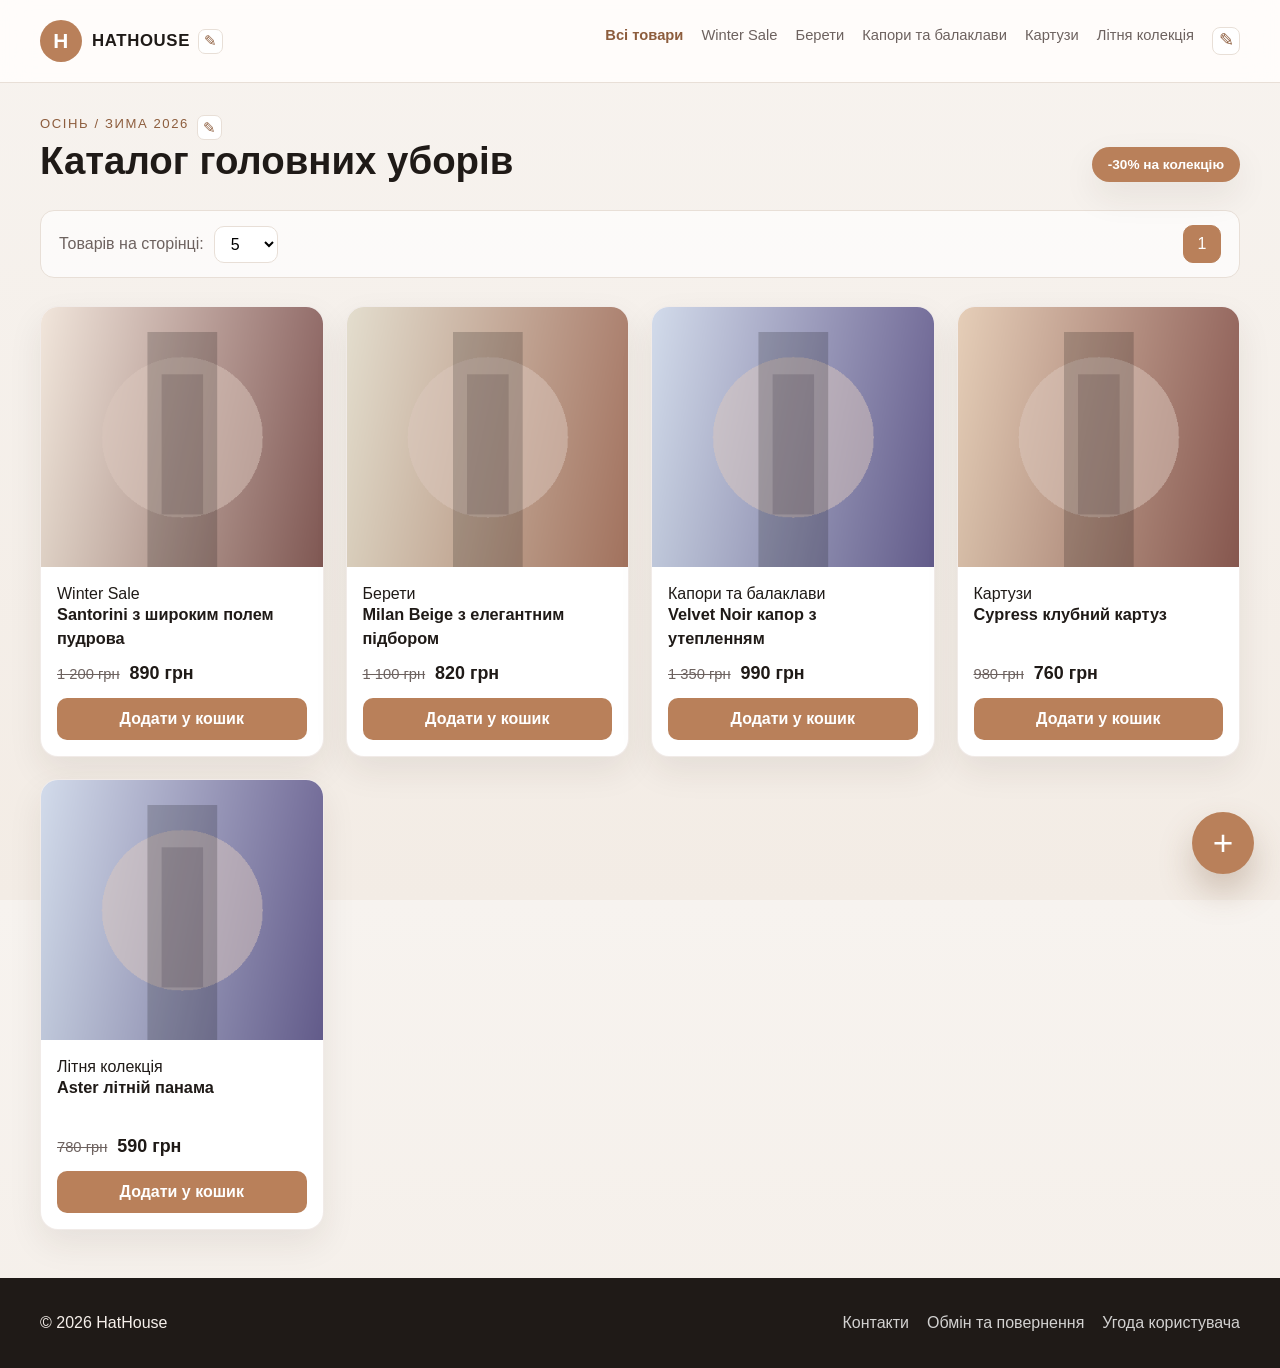
==== index.html @ 24cc85ce "Add files via upload" ====
<!DOCTYPE html>
<html lang="uk">
  <head>
    <meta charset="UTF-8" />
    <meta name="viewport" content="width=device-width, initial-scale=1.0" />
    <title>Магазин головних уборів</title>
    <meta name="description" content="Каталог головних уборів зі знижками та новими колекціями." />
    <link rel="stylesheet" href="css/style.css" />
  </head>
  <body>
    <header class="site-header">
      <div class="container header-inner">
        <div class="brand-wrap">
          <a href="index.html" class="brand" aria-label="Головна сторінка">
            <span class="brand-mark" id="brand-mark">H</span>
            <span class="brand-text" id="brand-text">HatHouse</span>
          </a>
          <button class="inline-edit-button" type="button" id="brand-edit-button" aria-label="Редагувати HatHouse" title="Редагувати HatHouse">✎</button>
        </div>

        <nav class="main-nav" aria-label="Головна навігація">
          <a href="index.html?category=all" class="category-link active" data-category="all">Всі товари</a>
          <a href="index.html?category=Winter%20Sale" class="category-link" data-category="Winter Sale">Winter Sale</a>
          <a href="index.html?category=%D0%91%D0%B5%D1%80%D0%B5%D1%82%D0%B8" class="category-link" data-category="Берети">Берети</a>
          <a href="index.html?category=%D0%9A%D0%B0%D0%BF%D0%BE%D1%80%D0%B8%20%D1%82%D0%B0%20%D0%B1%D0%B0%D0%BB%D0%B0%D0%BA%D0%BB%D0%B0%D0%B2%D0%B8" class="category-link" data-category="Капори та балаклави">Капори та балаклави</a>
          <a href="index.html?category=%D0%9A%D0%B0%D1%80%D1%82%D1%83%D0%B7%D0%B8" class="category-link" data-category="Картузи">Картузи</a>
          <a href="index.html?category=%D0%9B%D1%96%D1%82%D0%BD%D1%8F%20%D0%BA%D0%BE%D0%BB%D0%B5%D0%BA%D1%86%D1%96%D1%8F" class="category-link" data-category="Літня колекція">Літня колекція</a>
          <button class="category-manager-toggle" type="button" id="category-manager-toggle" aria-label="Редагувати категорії" title="Редагувати категорії">✎</button>
        </nav>
        <section class="category-manager hidden" id="category-manager" aria-label="Керування категоріями">
          <div class="category-manager-heading">
            <h2>Категорії</h2>
            <button type="button" id="close-category-manager" aria-label="Закрити керування категоріями">×</button>
          </div>
          <p class="category-manager-note">«Всі товари» є системною категорією і не редагується.</p>
          <div id="category-manager-list"></div>
          <form class="category-add-form" id="category-add-form">
            <input type="text" name="categoryName" placeholder="Назва нової категорії" maxlength="60" required />
            <button type="submit">Додати</button>
          </form>
        </section>
        <section class="category-delete-modal hidden" id="category-delete-modal" role="dialog" aria-modal="true" aria-labelledby="category-delete-title">
          <div class="category-delete-dialog">
            <h2 id="category-delete-title">Видалити категорію?</h2>
            <p id="category-delete-message"></p>
            <div class="category-delete-actions">
              <button type="button" id="cancel-category-delete">Скасувати</button>
              <button type="button" id="confirm-category-delete">Видалити</button>
            </div>
          </div>
        </section>
      </div>
    </header>

    <main class="page-content">
      <section class="catalog-hero container">
        <div>
          <div class="editable-heading-row">
            <p class="eyebrow" id="season-text">Осінь / Зима 2026</p>
            <button class="inline-edit-button" type="button" id="season-edit-button" aria-label="Редагувати текст сезону" title="Редагувати текст сезону">✎</button>
          </div>
          <h1 id="catalog-title">Каталог головних уборів</h1>
        </div>
        <div class="promo-badge">-30% на колекцію</div>
      </section>

      <section class="site-settings-modal hidden" id="site-settings-modal" role="dialog" aria-modal="true" aria-labelledby="site-settings-title">
        <form class="site-settings-dialog" id="site-settings-form">
          <div class="site-settings-heading">
            <h2 id="site-settings-title">Налаштування оформлення</h2>
            <button type="button" id="close-site-settings" aria-label="Закрити налаштування">×</button>
          </div>
          <label>
            Текст сезону
            <input type="text" name="seasonText" maxlength="80" required />
          </label>
          <label>
            Назва магазину
            <input type="text" name="brandName" maxlength="40" required />
          </label>
          <label>
            Аватарка магазину
            <input type="file" name="brandImage" accept="image/*" />
          </label>
          <div class="site-settings-actions">
            <button class="submit-product" type="submit">Зберегти</button>
            <button class="cancel-edit-button" type="button" id="cancel-site-settings">Скасувати</button>
          </div>
        </form>
      </section>

      <section class="catalog-toolbar container" aria-label="Параметри каталогу">
        <div class="toolbar-left">
          <label for="items-per-page">Товарів на сторінці:</label>
          <select id="items-per-page" name="items-per-page">
            <option value="5">5</option>
            <option value="10">10</option>
            <option value="20">20</option>
          </select>
        </div>

        <div class="pagination" id="pagination-numbers" aria-label="Навігація сторінок"></div>
      </section>

      <section class="container add-product-section hidden" id="add-product-section">
        <h2>Додати новий товар</h2>
        <form id="product-form" class="product-form">
          <div class="form-grid">
            <label>
              Назва товару
              <input type="text" name="name" placeholder="Наприклад: Woodland Black" required />
            </label>

            <label>
              Категорія
              <select name="category" required>
                <option value="Winter Sale">Winter Sale</option>
                <option value="Берети">Берети</option>
                <option value="Капори та балаклави">Капори та балаклави</option>
                <option value="Картузи">Картузи</option>
                <option value="Літня колекція">Літня колекція</option>
              </select>
            </label>

            <label>
              Ціна продажу, грн
              <input type="number" name="price" min="1" step="1" placeholder="Звичайна або акційна ціна" required />
            </label>

            <label>
              Стара ціна, грн (якщо є знижка)
              <input type="number" name="oldPrice" min="1" step="1" placeholder="Необов’язково" />
            </label>

            <label class="full-width">
              Опис товару
              <textarea name="description" rows="4" placeholder="Опишіть матеріал, особливості та розмір" required></textarea>
            </label>

            <label class="full-width">
              Фото товару (від 4 до 10)
              <input type="file" name="images" accept="image/*" multiple required />
            </label>
          </div>

          <button type="submit" class="submit-product">Додати товар</button>
        </form>
      </section>

      <section class="container">
        <div id="product-grid" class="product-grid" aria-live="polite"></div>
      </section>
    </main>

    <button type="button" class="floating-add-button" id="floating-add-button" aria-label="Додати товар">+</button>

    <footer class="site-footer">
      <div class="container footer-inner">
        <p>© 2026 <span id="footer-brand">HatHouse</span></p>
        <div class="footer-links">
          <a href="contacts.html">Контакти</a>
          <a href="returns.html">Обмін та повернення</a>
          <a href="terms.html">Угода користувача</a>
        </div>
      </div>
    </footer>

    <script src="js/products.js"></script>
    <script src="js/main.js"></script>
  </body>
</html>
---- css/style.css ----
:root {
  --bg: #f7f4ef;
  --panel: #fffdfb;
  --card: #ffffff;
  --text: #1f1a17;
  --muted: #6d625f;
  --accent: #b9805a;
  --accent-dark: #8d5d3d;
  --line: #e8dfd7;
  --sale: #c94a5c;
  --success: #2a876e;
  --shadow: 0 14px 34px rgba(54, 34, 20, 0.08);
}

* {
  box-sizing: border-box;
}

html {
  scroll-behavior: smooth;
  height: 100%;
}

body {
  min-height: 100vh;
  margin: 0;
  display: flex;
  flex-direction: column;
  font-family: Arial, Helvetica, sans-serif;
  background: linear-gradient(180deg, #f7f3ef 0%, #f3ece5 100%);
  color: var(--text);
}

a {
  color: inherit;
  text-decoration: none;
}

img {
  max-width: 100%;
  display: block;
}

button,
select {
  font: inherit;
}

.container {
  width: min(1200px, calc(100% - 32px));
  margin: 0 auto;
}

.site-header {
  background: rgba(255, 253, 251, 0.9);
  border-bottom: 1px solid var(--line);
  position: sticky;
  top: 0;
  z-index: 10;
  backdrop-filter: blur(14px);
}

.header-inner {
  display: flex;
  align-items: center;
  justify-content: space-between;
  gap: 20px;
  min-height: 82px;
}

.brand {
  display: inline-flex;
  align-items: center;
  gap: 10px;
  font-weight: 700;
  letter-spacing: 0.04em;
}

.brand-wrap {
  display: inline-flex;
  align-items: center;
  gap: 8px;
}

.brand-mark {
  width: 42px;
  height: 42px;
  display: grid;
  place-items: center;
  border-radius: 50%;
  background: var(--accent);
  color: white;
  font-size: 1.3rem;
}

.brand-mark.has-image {
  background-position: center;
  background-size: cover;
  background-repeat: no-repeat;
}

.brand-text {
  font-size: 1.05rem;
  text-transform: uppercase;
}

.inline-edit-button {
  width: 25px;
  height: 25px;
  padding: 0;
  border: 1px solid var(--line);
  border-radius: 7px;
  background: white;
  color: var(--accent-dark);
  font-size: 0.95rem;
  line-height: 1;
  cursor: pointer;
}

.inline-edit-button:hover,
.inline-edit-button:focus-visible {
  background: #f5ebe3;
}

.main-nav {
  display: flex;
  flex-wrap: wrap;
  justify-content: flex-end;
  gap: 18px;
}

.main-nav a {
  color: var(--muted);
  font-size: 0.92rem;
  transition: color 0.2s ease;
}

.main-nav a:hover,
.main-nav a:focus-visible {
  color: var(--accent-dark);
}

.category-manager-toggle {
  width: 28px;
  height: 28px;
  padding: 0;
  border: 1px solid var(--line);
  border-radius: 8px;
  background: white;
  color: var(--accent-dark);
  font-size: 1.1rem;
  line-height: 1;
  cursor: pointer;
}

.category-manager-toggle:hover,
.category-manager-toggle:focus-visible {
  background: #f5ebe3;
}

.category-manager {
  position: absolute;
  top: calc(100% + 10px);
  right: 16px;
  width: min(540px, calc(100vw - 32px));
  padding: 18px;
  border: 1px solid var(--line);
  border-radius: 16px;
  background: rgba(255, 253, 251, 0.98);
  box-shadow: var(--shadow);
  z-index: 20;
}

.category-manager-heading {
  display: flex;
  align-items: center;
  justify-content: space-between;
  gap: 12px;
}

.category-manager-heading h2 {
  margin: 0;
  font-size: 1.25rem;
}

.category-manager-heading button {
  width: 32px;
  height: 32px;
  border: 0;
  border-radius: 50%;
  background: #f3ebe5;
  color: var(--text);
  font-size: 1.4rem;
  line-height: 1;
  cursor: pointer;
}

.category-manager-note {
  margin: 8px 0 16px;
  color: var(--muted);
  font-size: 0.85rem;
}

.category-manager-row {
  display: grid;
  grid-template-columns: minmax(0, 1fr) auto auto;
  gap: 8px;
  margin-top: 8px;
}

.category-manager-row input,
.category-add-form input {
  min-width: 0;
  width: 100%;
  border: 1px solid var(--line);
  border-radius: 9px;
  padding: 9px 10px;
  font: inherit;
  color: var(--text);
  background: white;
}

.category-manager-row button,
.category-add-form button {
  border: 0;
  border-radius: 9px;
  padding: 9px 12px;
  background: var(--accent);
  color: white;
  font-weight: 700;
  cursor: pointer;
}

.category-manager-row .remove-category-button {
  width: 36px;
  padding: 0;
  background: transparent;
  border: 1px solid rgba(163, 63, 57, 0.35);
  color: #a33f39;
  font-size: 1.25rem;
}

.category-add-form {
  display: grid;
  grid-template-columns: minmax(0, 1fr) auto;
  gap: 8px;
  margin-top: 16px;
  padding-top: 16px;
  border-top: 1px solid var(--line);
}

.category-delete-modal {
  position: fixed;
  inset: 0;
  display: grid;
  place-items: center;
  padding: 20px;
  background: rgba(31, 26, 23, 0.62);
  z-index: 100;
}

.category-delete-modal.hidden {
  display: none;
}

.category-delete-dialog {
  width: min(440px, 100%);
  padding: 24px;
  border: 1px solid var(--line);
  border-radius: 16px;
  background: var(--panel);
  box-shadow: 0 24px 70px rgba(31, 26, 23, 0.25);
  text-align: center;
}

.category-delete-dialog h2 {
  margin: 0 0 10px;
  font-size: 1.35rem;
}

.category-delete-dialog p {
  margin: 0;
  color: var(--muted);
  line-height: 1.5;
}

.category-delete-actions {
  display: flex;
  justify-content: center;
  gap: 10px;
  margin-top: 20px;
}

.category-delete-actions button {
  border: 0;
  border-radius: 9px;
  padding: 10px 16px;
  font: inherit;
  font-weight: 700;
  cursor: pointer;
}

#cancel-category-delete {
  background: #eee7e1;
  color: var(--text);
}

#confirm-category-delete {
  background: #a33f39;
  color: white;
}

.page-content {
  flex: 1 0 auto;
  padding: 32px 0 48px;
}

.catalog-hero {
  display: flex;
  align-items: end;
  justify-content: space-between;
  gap: 20px;
  margin-bottom: 28px;
}

.eyebrow {
  margin: 0 0 8px;
  color: var(--accent-dark);
  font-size: 0.82rem;
  text-transform: uppercase;
  letter-spacing: 0.12em;
}

.catalog-hero h1,
.static-page h1 {
  margin: 0;
  font-size: clamp(2rem, 3vw, 3rem);
  line-height: 1.1;
}

.editable-heading-row {
  display: flex;
  align-items: center;
  gap: 8px;
}

.editable-heading-row .eyebrow {
  margin-bottom: 8px;
}

.promo-badge {
  background: var(--accent);
  color: white;
  padding: 10px 16px;
  border-radius: 999px;
  font-size: 0.85rem;
  font-weight: 700;
  box-shadow: var(--shadow);
}

.site-settings-modal {
  position: fixed;
  inset: 0;
  display: grid;
  place-items: center;
  padding: 20px;
  background: rgba(31, 26, 23, 0.62);
  z-index: 100;
}

.site-settings-modal.hidden {
  display: none;
}

.site-settings-dialog {
  width: min(480px, 100%);
  display: grid;
  gap: 15px;
  padding: 24px;
  border: 1px solid var(--line);
  border-radius: 16px;
  background: var(--panel);
  box-shadow: 0 24px 70px rgba(31, 26, 23, 0.25);
}

.site-settings-heading {
  display: flex;
  align-items: center;
  justify-content: space-between;
  gap: 12px;
}

.site-settings-heading h2 {
  margin: 0;
  font-size: 1.35rem;
}

.site-settings-heading button {
  width: 32px;
  height: 32px;
  border: 0;
  border-radius: 50%;
  background: #f3ebe5;
  color: var(--text);
  font-size: 1.4rem;
  line-height: 1;
  cursor: pointer;
}

.site-settings-dialog label {
  display: grid;
  gap: 7px;
  color: var(--muted);
  font-weight: 600;
}

.site-settings-dialog input[type='text'],
.site-settings-dialog input[type='file'] {
  width: 100%;
  border: 1px solid var(--line);
  border-radius: 10px;
  padding: 11px 12px;
  font: inherit;
  color: var(--text);
  background: #fff;
}

.site-settings-actions {
  display: flex;
  gap: 10px;
  flex-wrap: wrap;
}

.catalog-toolbar {
  display: flex;
  align-items: center;
  justify-content: space-between;
  gap: 18px;
  margin-bottom: 28px;
  padding: 14px 18px;
  background: rgba(255, 255, 255, 0.68);
  border: 1px solid var(--line);
  border-radius: 14px;
}

.toolbar-left {
  display: flex;
  align-items: center;
  gap: 10px;
  color: var(--muted);
}

.toolbar-left select {
  padding: 8px 12px;
  border: 1px solid var(--line);
  border-radius: 10px;
  background: white;
}

.pagination {
  display: flex;
  flex-wrap: wrap;
  justify-content: flex-end;
  gap: 8px;
}

.page-number {
  min-width: 38px;
  height: 38px;
  border: 1px solid var(--line);
  border-radius: 10px;
  background: white;
  color: var(--text);
  cursor: pointer;
  transition: all 0.2s ease;
}

.page-number:hover,
.page-number:focus-visible {
  border-color: var(--accent);
  color: var(--accent-dark);
}

.page-number.active {
  background: var(--accent);
  border-color: var(--accent);
  color: white;
}

.product-grid {
  display: grid;
  grid-template-columns: repeat(4, minmax(0, 1fr));
  gap: 22px;
}

.product-card {
  background: var(--card);
  border: 1px solid rgba(176, 147, 127, 0.18);
  border-radius: 18px;
  overflow: hidden;
  box-shadow: var(--shadow);
  transition: transform 0.2s ease, box-shadow 0.2s ease;
}

.product-card:hover {
  transform: translateY(-4px);
  box-shadow: 0 18px 36px rgba(54, 34, 20, 0.12);
}

.product-card a {
  display: block;
}

.product-image {
  width: 100%;
  height: 260px;
  object-fit: cover;
  background: #f3eee9;
}

.product-body {
  padding: 18px 16px 16px;
}

.product-name {
  display: block;
  margin-bottom: 12px;
  font-size: 1.02rem;
  font-weight: 700;
  line-height: 1.45;
  min-height: 48px;
}

.price-row {
  display: flex;
  align-items: center;
  gap: 10px;
  flex-wrap: wrap;
  margin-bottom: 14px;
}

.old-price {
  font-size: 0.92rem;
  color: var(--muted);
  text-decoration: line-through;
}

.new-price {
  font-size: 1.12rem;
  font-weight: 700;
  color: var(--text);
}

.add-to-cart {
  width: 100%;
  border: none;
  border-radius: 10px;
  background: var(--accent);
  color: white;
  padding: 12px 16px;
  font-weight: 700;
  cursor: pointer;
  transition: background 0.2s ease;
}

.add-to-cart:hover,
.add-to-cart:focus-visible {
  background: var(--accent-dark);
}

.product-detail {
  display: grid;
  grid-template-columns: 1.2fr 1fr;
  gap: 36px;
  align-items: start;
  padding: 10px 0;
}

.gallery-panel {
  background: rgba(255, 255, 255, 0.72);
  border: 1px solid var(--line);
  border-radius: 22px;
  padding: 18px;
}

.photo-button {
  display: block;
  width: 100%;
  padding: 0;
  border: 0;
  background: transparent;
  cursor: zoom-in;
}

.main-photo {
  width: 100%;
  height: 520px;
  object-fit: cover;
  border-radius: 16px;
  background: #f3eee9;
}

.thumbs {
  display: grid;
  grid-template-columns: repeat(4, minmax(0, 1fr));
  gap: 12px;
  margin-top: 16px;
}

.thumb {
  width: 100%;
  height: 92px;
  object-fit: cover;
  border: 2px solid transparent;
  border-radius: 12px;
  cursor: pointer;
  background: #f3eee9;
  transition: border-color 0.2s ease, transform 0.2s ease;
}

.thumb.active {
  border-color: var(--accent);
}

.thumb:hover,
.thumb:focus-visible {
  transform: translateY(-1px);
}

.product-info {
  background: rgba(255, 255, 255, 0.75);
  border: 1px solid var(--line);
  border-radius: 22px;
  padding: 28px;
}

.product-info h1 {
  margin: 0 0 12px;
  font-size: clamp(2rem, 2vw, 2.5rem);
}

.stock {
  display: inline-block;
  margin-bottom: 18px;
  padding: 6px 12px;
  border-radius: 999px;
  background: rgba(42, 135, 110, 0.12);
  color: var(--success);
  font-weight: 700;
  font-size: 0.9rem;
}

.stock.out-of-stock {
  background: rgba(171, 70, 64, 0.12);
  color: #a33f39;
}

.detail-price {
  display: flex;
  align-items: center;
  gap: 12px;
  flex-wrap: wrap;
  margin-bottom: 18px;
}

.product-actions {
  display: grid;
  gap: 10px;
  margin-bottom: 22px;
}

.add-to-cart:disabled {
  background: #aaa19a;
  cursor: not-allowed;
}

.edit-product-button,
.delete-product-button,
.cancel-edit-button {
  border: 1px solid var(--line);
  border-radius: 10px;
  padding: 11px 16px;
  font: inherit;
  font-weight: 700;
  cursor: pointer;
}

.edit-product-button,
.cancel-edit-button {
  background: #fff;
  color: var(--text);
}

.delete-product-button {
  background: transparent;
  color: #a33f39;
  border-color: rgba(163, 63, 57, 0.35);
}

.edit-product-form {
  display: grid;
  gap: 14px;
  margin-bottom: 24px;
  padding: 18px;
  border: 1px solid var(--line);
  border-radius: 14px;
  background: rgba(250, 247, 244, 0.8);
}

.edit-product-form label {
  display: grid;
  gap: 7px;
  color: var(--muted);
  font-weight: 600;
}

.edit-product-form input[type='text'],
.edit-product-form input[type='number'],
.edit-product-form textarea {
  width: 100%;
  border: 1px solid var(--line);
  border-radius: 10px;
  padding: 11px 12px;
  font: inherit;
  color: var(--text);
  background: #fff;
}

.edit-product-form textarea {
  resize: vertical;
}

.availability-control {
  display: flex !important;
  grid-template-columns: auto 1fr;
  align-items: center;
  gap: 9px !important;
}

.availability-control input {
  width: 18px;
  height: 18px;
}

.edit-form-actions {
  display: flex;
  gap: 10px;
  flex-wrap: wrap;
}

.image-modal {
  position: fixed;
  inset: 0;
  display: grid;
  place-items: center;
  padding: 32px;
  background: rgba(27, 22, 19, 0.82);
  z-index: 100;
}

.image-modal.hidden {
  display: none;
}

.image-modal-photo {
  max-width: min(92vw, 1100px);
  max-height: 88vh;
  object-fit: contain;
  border-radius: 12px;
  box-shadow: 0 22px 70px rgba(0, 0, 0, 0.35);
}

.image-modal-close {
  position: absolute;
  top: 20px;
  right: 24px;
  width: 44px;
  height: 44px;
  border: 0;
  border-radius: 50%;
  background: #fff;
  color: var(--text);
  font-size: 1.8rem;
  line-height: 1;
  cursor: pointer;
}

.detail-price .new-price {
  font-size: 2rem;
}

.product-actions {
  display: flex;
  gap: 12px;
  margin-bottom: 28px;
}

.product-actions .add-to-cart {
  width: auto;
  min-width: 220px;
}

.product-description {
  border-top: 1px solid var(--line);
  padding-top: 20px;
}

.product-description h2 {
  margin: 0 0 12px;
  font-size: 1.2rem;
}

.product-description p {
  margin: 0 0 10px;
  color: var(--muted);
  line-height: 1.7;
}

.static-page {
  max-width: 900px;
  margin: 0 auto;
}

.static-page-heading {
  display: flex;
  align-items: center;
  gap: 10px;
}

.info-card {
  margin-top: 24px;
  padding: 28px;
  background: rgba(255, 255, 255, 0.8);
  border: 1px solid var(--line);
  border-radius: 18px;
  box-shadow: var(--shadow);
}

.info-card p {
  margin: 0 0 14px;
  line-height: 1.7;
  color: var(--muted);
}

.page-content-editor {
  display: grid;
  gap: 12px;
  margin-top: 18px;
  padding: 20px;
  border: 1px solid var(--line);
  border-radius: 14px;
  background: rgba(250, 247, 244, 0.8);
}

.page-content-editor label {
  color: var(--muted);
  font-weight: 600;
}

.page-content-editor textarea {
  width: 100%;
  min-height: 180px;
  padding: 12px;
  border: 1px solid var(--line);
  border-radius: 10px;
  font: inherit;
  line-height: 1.6;
  color: var(--text);
  background: #fff;
  resize: vertical;
}

.site-footer {
  background: #1f1a17;
  color: #f6f0eb;
  padding: 20px 0;
  margin-top: auto;
}

.hidden {
  display: none !important;
}

.add-product-section {
  margin: 24px auto 30px;
  background: rgba(255, 255, 255, 0.78);
  border: 1px solid var(--line);
  border-radius: 18px;
  padding: 24px 20px;
  box-shadow: var(--shadow);
  transition: opacity 0.2s ease, transform 0.2s ease;
}

.add-product-section.hidden {
  display: none;
}

.add-product-section h2 {
  margin-top: 0;
  margin-bottom: 20px;
  font-size: 1.6rem;
}

.product-form {
  width: 100%;
}

.form-grid {
  display: grid;
  grid-template-columns: repeat(2, minmax(0, 1fr));
  gap: 18px;
}

.form-grid label {
  display: flex;
  flex-direction: column;
  gap: 8px;
  color: var(--muted);
  font-weight: 600;
}

.form-grid input,
.form-grid select,
.form-grid textarea {
  width: 100%;
  border: 1px solid var(--line);
  border-radius: 12px;
  padding: 12px 14px;
  font: inherit;
  background: white;
  color: var(--text);
}

.form-grid textarea {
  resize: vertical;
}

.full-width {
  grid-column: 1 / -1;
}

.submit-product {
  margin-top: 20px;
  border: none;
  border-radius: 12px;
  background: var(--accent);
  color: white;
  padding: 12px 22px;
  font-weight: 700;
  cursor: pointer;
}

.submit-product:hover,
.submit-product:focus-visible {
  background: var(--accent-dark);
}

.floating-add-button {
  position: fixed;
  right: 26px;
  bottom: 26px;
  width: 62px;
  height: 62px;
  border: none;
  border-radius: 50%;
  background: var(--accent);
  color: white;
  font-size: 2.2rem;
  line-height: 1;
  box-shadow: 0 18px 34px rgba(116, 79, 50, 0.28);
  cursor: pointer;
  z-index: 30;
  transition: transform 0.2s ease, background 0.2s ease;
}

.floating-add-button:hover,
.floating-add-button:focus-visible {
  transform: translateY(-2px) scale(1.02);
  background: var(--accent-dark);
}

.category-link.active {
  color: var(--accent-dark);
  font-weight: 700;
}

.footer-inner {
  display: flex;
  align-items: center;
  justify-content: space-between;
  gap: 16px;
}

.footer-links {
  display: flex;
  flex-wrap: wrap;
  justify-content: flex-end;
  gap: 18px;
}

.footer-links a {
  color: rgba(255, 255, 255, 0.8);
}

@media (max-width: 960px) {
  .product-grid {
    grid-template-columns: repeat(2, minmax(0, 1fr));
  }

  .product-detail {
    grid-template-columns: 1fr;
  }

  .catalog-hero,
  .catalog-toolbar,
  .footer-inner,
  .header-inner {
    flex-direction: column;
    align-items: flex-start;
  }

  .main-nav,
  .pagination,
  .footer-links {
    justify-content: flex-start;
  }
}

@media (max-width: 560px) {
  .product-grid {
    grid-template-columns: 1fr;
  }

  .main-nav {
    gap: 10px 16px;
  }

  .product-actions {
    flex-direction: column;
  }

  .product-actions .add-to-cart {
    width: 100%;
  }

  .thumbs {
    grid-template-columns: repeat(2, minmax(0, 1fr));
  }
}
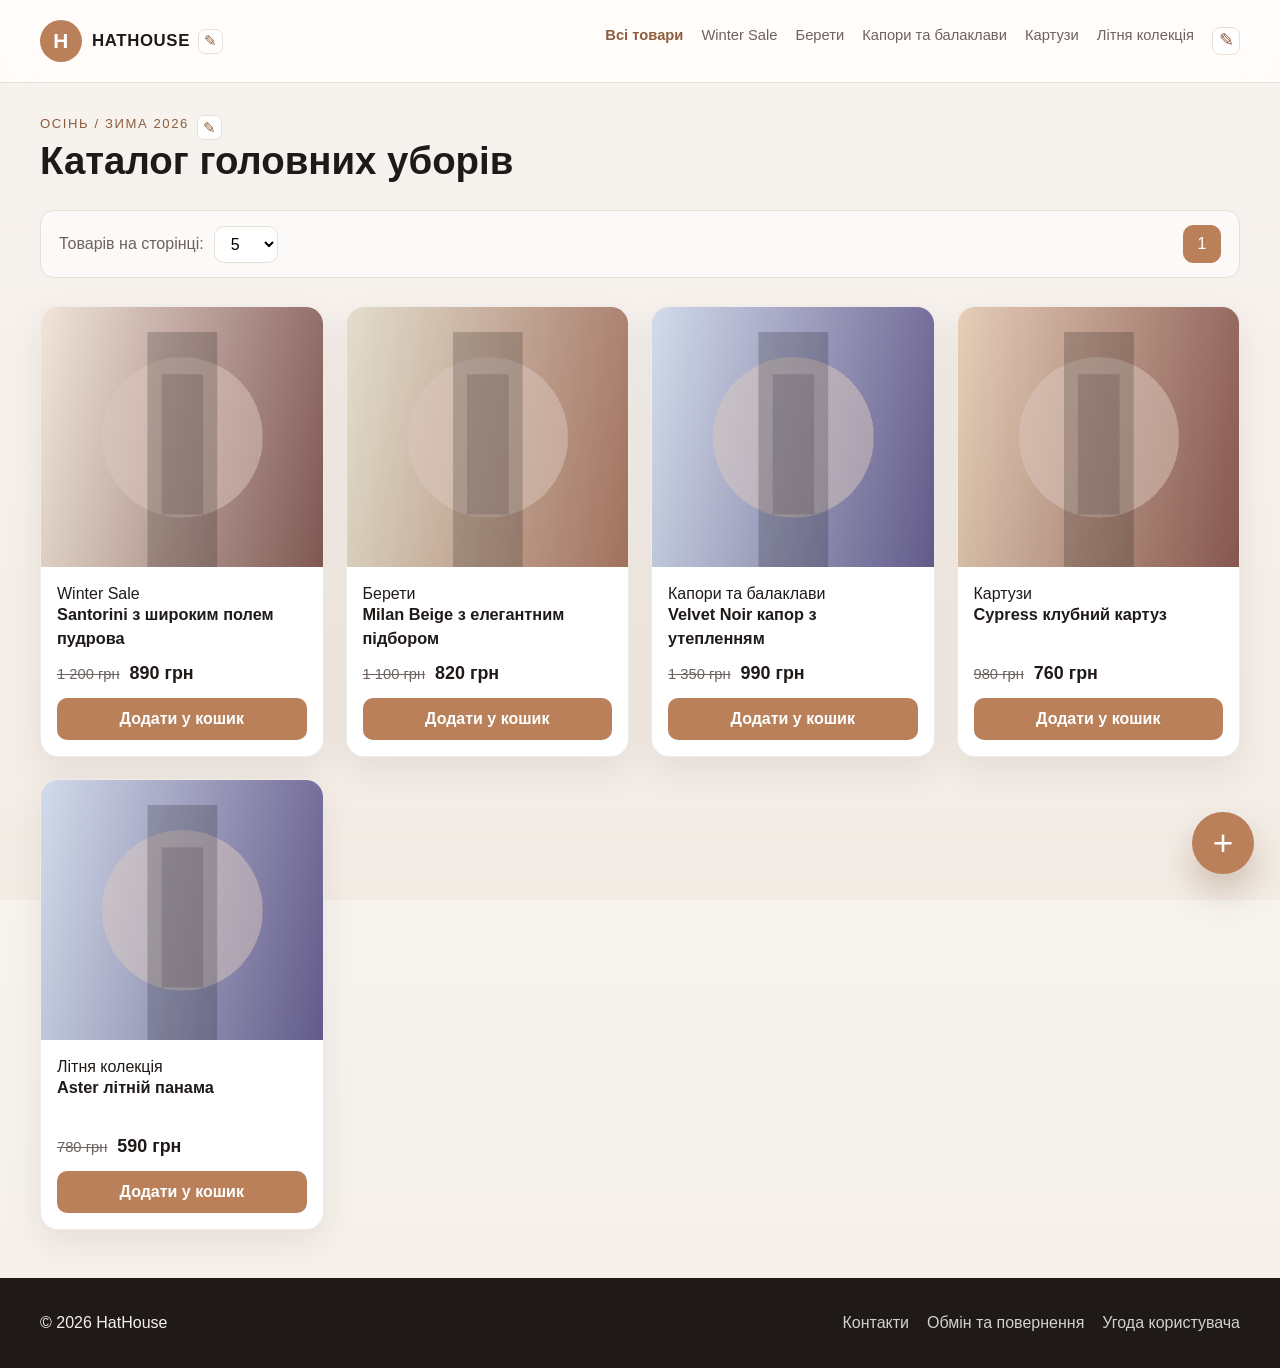
==== commit 084296a8: "Add files via upload" ====
--- a/index.html
+++ b/index.html
@@ -61,7 +61,6 @@
           </div>
           <h1 id="catalog-title">Каталог головних уборів</h1>
         </div>
-        <div class="promo-badge">-30% на колекцію</div>
       </section>
 
       <section class="site-settings-modal hidden" id="site-settings-modal" role="dialog" aria-modal="true" aria-labelledby="site-settings-title">
--- a/css/style.css
+++ b/css/style.css
@@ -346,16 +346,6 @@
 
 .editable-heading-row .eyebrow {
   margin-bottom: 8px;
-}
-
-.promo-badge {
-  background: var(--accent);
-  color: white;
-  padding: 10px 16px;
-  border-radius: 999px;
-  font-size: 0.85rem;
-  font-weight: 700;
-  box-shadow: var(--shadow);
 }
 
 .site-settings-modal {
